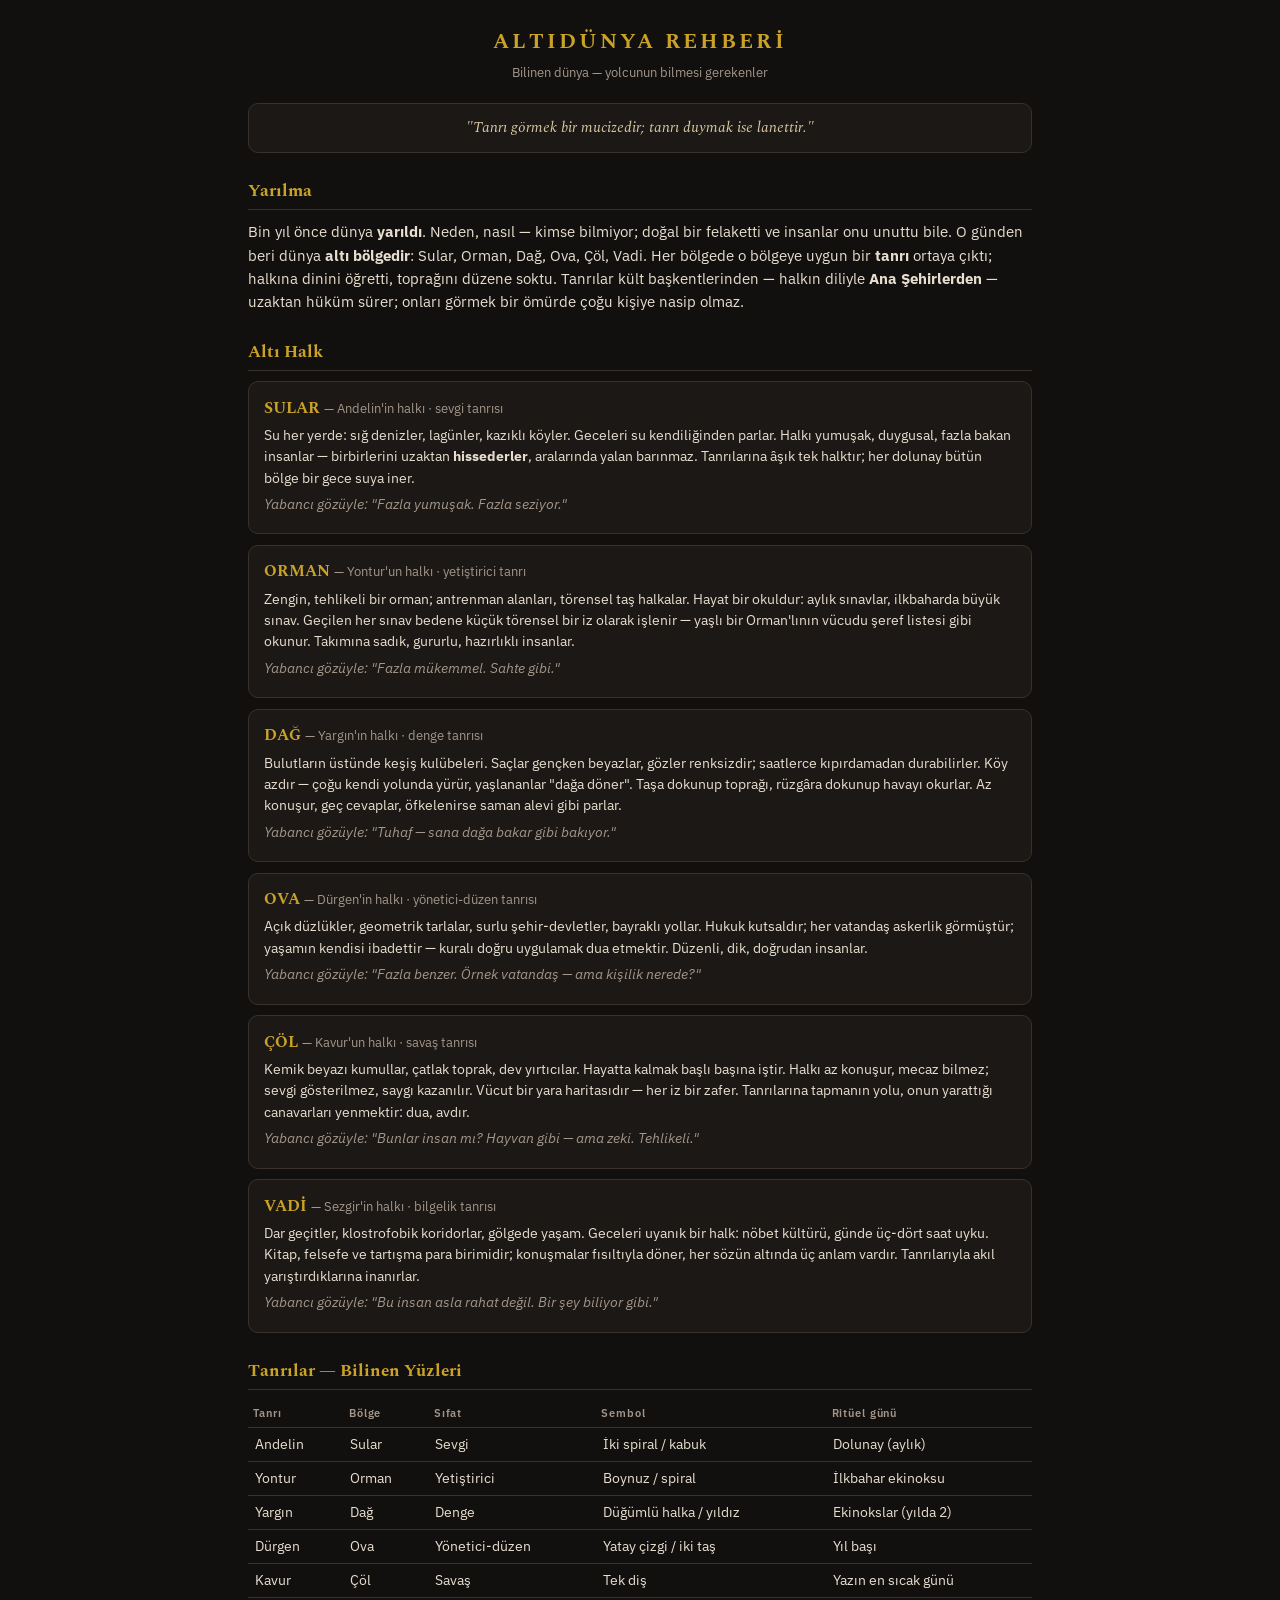
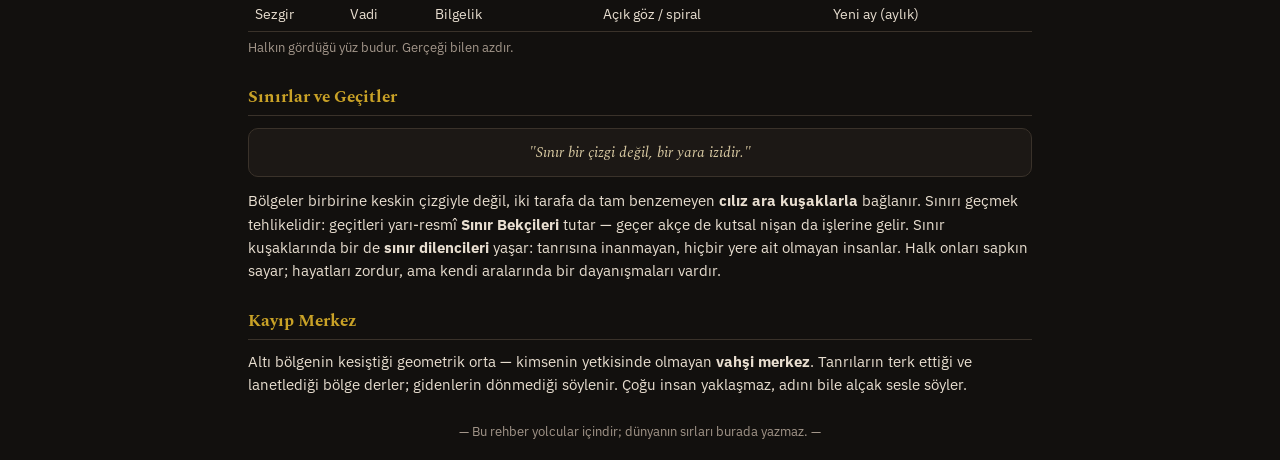
==== dunya.html @ f601cf29 "Harita + Dunya sekmeleri" ====
<!DOCTYPE html>
<html lang="tr">
<head>
<meta charset="UTF-8">
<meta name="viewport" content="width=device-width, initial-scale=1.0">
<title>Altıdünya — Dünya Rehberi</title>
<link rel="preconnect" href="https://fonts.googleapis.com">
<link rel="stylesheet" href="https://fonts.googleapis.com/css2?family=Spectral:wght@400;600;700&family=IBM+Plex+Sans:wght@400;500;600&display=swap">
<style>
  *{box-sizing:border-box;margin:0}
  body{background:#12100e;color:#e8ded0;font-family:'IBM Plex Sans',system-ui,sans-serif;
    font-size:15px;line-height:1.55;padding:1.2em;max-width:820px;margin:0 auto}
  h1{font-family:'Spectral',serif;color:#c9a227;letter-spacing:.15em;font-size:1.4em;text-align:center;margin:.4em 0 .2em}
  .alt{text-align:center;color:#a3968a;font-size:.85em;margin-bottom:1.6em}
  h2{font-family:'Spectral',serif;color:#c9a227;font-size:1.1em;margin:1.6em 0 .6em;border-bottom:1px solid #3a322a;padding-bottom:.3em}
  .vecize{font-family:'Spectral',serif;font-style:italic;text-align:center;color:#d8c9a2;
    border:1px solid #3a322a;border-radius:10px;padding:.8em 1em;margin:.8em 0;background:#1c1815}
  .kart{background:#1c1815;border:1px solid #3a322a;border-radius:10px;padding:.9em 1em;margin-bottom:.7em}
  .kart b.ad{font-family:'Spectral',serif;color:#c9a227;font-size:1.05em}
  .kart .tanri{color:#a3968a;font-size:.85em}
  .kart p{margin:.35em 0;font-size:.92em}
  .yabanci{color:#a3968a;font-style:italic;font-size:.85em}
  table{width:100%;border-collapse:collapse;font-size:.9em}
  th,td{padding:.45em .5em;border-bottom:1px solid #3a322a;text-align:left}
  th{color:#a3968a;font-weight:600;font-size:.8em;letter-spacing:.08em}
  .not{color:#a3968a;font-size:.85em}
</style>
</head>
<body>
  <h1>ALTIDÜNYA REHBERİ</h1>
  <p class="alt">Bilinen dünya — yolcunun bilmesi gerekenler</p>

  <div class="vecize">"Tanrı görmek bir mucizedir; tanrı duymak ise lanettir."</div>

  <h2>Yarılma</h2>
  <p>Bin yıl önce dünya <b>yarıldı</b>. Neden, nasıl — kimse bilmiyor; doğal bir felaketti ve insanlar
  onu unuttu bile. O günden beri dünya <b>altı bölgedir</b>: Sular, Orman, Dağ, Ova, Çöl, Vadi.
  Her bölgede o bölgeye uygun bir <b>tanrı</b> ortaya çıktı; halkına dinini öğretti, toprağını düzene soktu.
  Tanrılar kült başkentlerinden — halkın diliyle <b>Ana Şehirlerden</b> — uzaktan hüküm sürer;
  onları görmek bir ömürde çoğu kişiye nasip olmaz.</p>

  <h2>Altı Halk</h2>
  <div class="kart"><b class="ad">SULAR</b> <span class="tanri">— Andelin'in halkı · sevgi tanrısı</span>
    <p>Su her yerde: sığ denizler, lagünler, kazıklı köyler. Geceleri su kendiliğinden parlar.
    Halkı yumuşak, duygusal, fazla bakan insanlar — birbirlerini uzaktan <b>hissederler</b>, aralarında
    yalan barınmaz. Tanrılarına âşık tek halktır; her dolunay bütün bölge bir gece suya iner.</p>
    <p class="yabanci">Yabancı gözüyle: "Fazla yumuşak. Fazla seziyor."</p></div>
  <div class="kart"><b class="ad">ORMAN</b> <span class="tanri">— Yontur'un halkı · yetiştirici tanrı</span>
    <p>Zengin, tehlikeli bir orman; antrenman alanları, törensel taş halkalar. Hayat bir okuldur:
    aylık sınavlar, ilkbaharda büyük sınav. Geçilen her sınav bedene küçük törensel bir iz olarak işlenir —
    yaşlı bir Orman'lının vücudu şeref listesi gibi okunur. Takımına sadık, gururlu, hazırlıklı insanlar.</p>
    <p class="yabanci">Yabancı gözüyle: "Fazla mükemmel. Sahte gibi."</p></div>
  <div class="kart"><b class="ad">DAĞ</b> <span class="tanri">— Yargın'ın halkı · denge tanrısı</span>
    <p>Bulutların üstünde keşiş kulübeleri. Saçlar gençken beyazlar, gözler renksizdir; saatlerce
    kıpırdamadan durabilirler. Köy azdır — çoğu kendi yolunda yürür, yaşlananlar "dağa döner".
    Taşa dokunup toprağı, rüzgâra dokunup havayı okurlar. Az konuşur, geç cevaplar, öfkelenirse saman alevi gibi parlar.</p>
    <p class="yabanci">Yabancı gözüyle: "Tuhaf — sana dağa bakar gibi bakıyor."</p></div>
  <div class="kart"><b class="ad">OVA</b> <span class="tanri">— Dürgen'in halkı · yönetici-düzen tanrısı</span>
    <p>Açık düzlükler, geometrik tarlalar, surlu şehir-devletler, bayraklı yollar. Hukuk kutsaldır;
    her vatandaş askerlik görmüştür; yaşamın kendisi ibadettir — kuralı doğru uygulamak dua etmektir.
    Düzenli, dik, doğrudan insanlar.</p>
    <p class="yabanci">Yabancı gözüyle: "Fazla benzer. Örnek vatandaş — ama kişilik nerede?"</p></div>
  <div class="kart"><b class="ad">ÇÖL</b> <span class="tanri">— Kavur'un halkı · savaş tanrısı</span>
    <p>Kemik beyazı kumullar, çatlak toprak, dev yırtıcılar. Hayatta kalmak başlı başına iştir.
    Halkı az konuşur, mecaz bilmez; sevgi gösterilmez, saygı kazanılır. Vücut bir yara haritasıdır —
    her iz bir zafer. Tanrılarına tapmanın yolu, onun yarattığı canavarları yenmektir: dua, avdır.</p>
    <p class="yabanci">Yabancı gözüyle: "Bunlar insan mı? Hayvan gibi — ama zeki. Tehlikeli."</p></div>
  <div class="kart"><b class="ad">VADİ</b> <span class="tanri">— Sezgir'in halkı · bilgelik tanrısı</span>
    <p>Dar geçitler, klostrofobik koridorlar, gölgede yaşam. Geceleri uyanık bir halk: nöbet kültürü,
    günde üç-dört saat uyku. Kitap, felsefe ve tartışma para birimidir; konuşmalar fısıltıyla döner,
    her sözün altında üç anlam vardır. Tanrılarıyla akıl yarıştırdıklarına inanırlar.</p>
    <p class="yabanci">Yabancı gözüyle: "Bu insan asla rahat değil. Bir şey biliyor gibi."</p></div>

  <h2>Tanrılar — Bilinen Yüzleri</h2>
  <table>
    <tr><th>Tanrı</th><th>Bölge</th><th>Sıfat</th><th>Sembol</th><th>Ritüel günü</th></tr>
    <tr><td>Andelin</td><td>Sular</td><td>Sevgi</td><td>İki spiral / kabuk</td><td>Dolunay (aylık)</td></tr>
    <tr><td>Yontur</td><td>Orman</td><td>Yetiştirici</td><td>Boynuz / spiral</td><td>İlkbahar ekinoksu</td></tr>
    <tr><td>Yargın</td><td>Dağ</td><td>Denge</td><td>Düğümlü halka / yıldız</td><td>Ekinokslar (yılda 2)</td></tr>
    <tr><td>Dürgen</td><td>Ova</td><td>Yönetici-düzen</td><td>Yatay çizgi / iki taş</td><td>Yıl başı</td></tr>
    <tr><td>Kavur</td><td>Çöl</td><td>Savaş</td><td>Tek diş</td><td>Yazın en sıcak günü</td></tr>
    <tr><td>Sezgir</td><td>Vadi</td><td>Bilgelik</td><td>Açık göz / spiral</td><td>Yeni ay (aylık)</td></tr>
  </table>
  <p class="not" style="margin-top:.5em">Halkın gördüğü yüz budur. Gerçeği bilen azdır.</p>

  <h2>Sınırlar ve Geçitler</h2>
  <div class="vecize">"Sınır bir çizgi değil, bir yara izidir."</div>
  <p>Bölgeler birbirine keskin çizgiyle değil, iki tarafa da tam benzemeyen <b>cılız ara kuşaklarla</b>
  bağlanır. Sınırı geçmek tehlikelidir: geçitleri yarı-resmî <b>Sınır Bekçileri</b> tutar — geçer akçe de
  kutsal nişan da işlerine gelir. Sınır kuşaklarında bir de <b>sınır dilencileri</b> yaşar: tanrısına
  inanmayan, hiçbir yere ait olmayan insanlar. Halk onları sapkın sayar; hayatları zordur, ama kendi
  aralarında bir dayanışmaları vardır.</p>

  <h2>Kayıp Merkez</h2>
  <p>Altı bölgenin kesiştiği geometrik orta — kimsenin yetkisinde olmayan <b>vahşi merkez</b>.
  Tanrıların terk ettiği ve lanetlediği bölge derler; gidenlerin dönmediği söylenir. Çoğu insan
  yaklaşmaz, adını bile alçak sesle söyler.</p>

  <p class="not" style="margin-top:2em;text-align:center">— Bu rehber yolcular içindir; dünyanın sırları burada yazmaz. —</p>
</body>
</html>
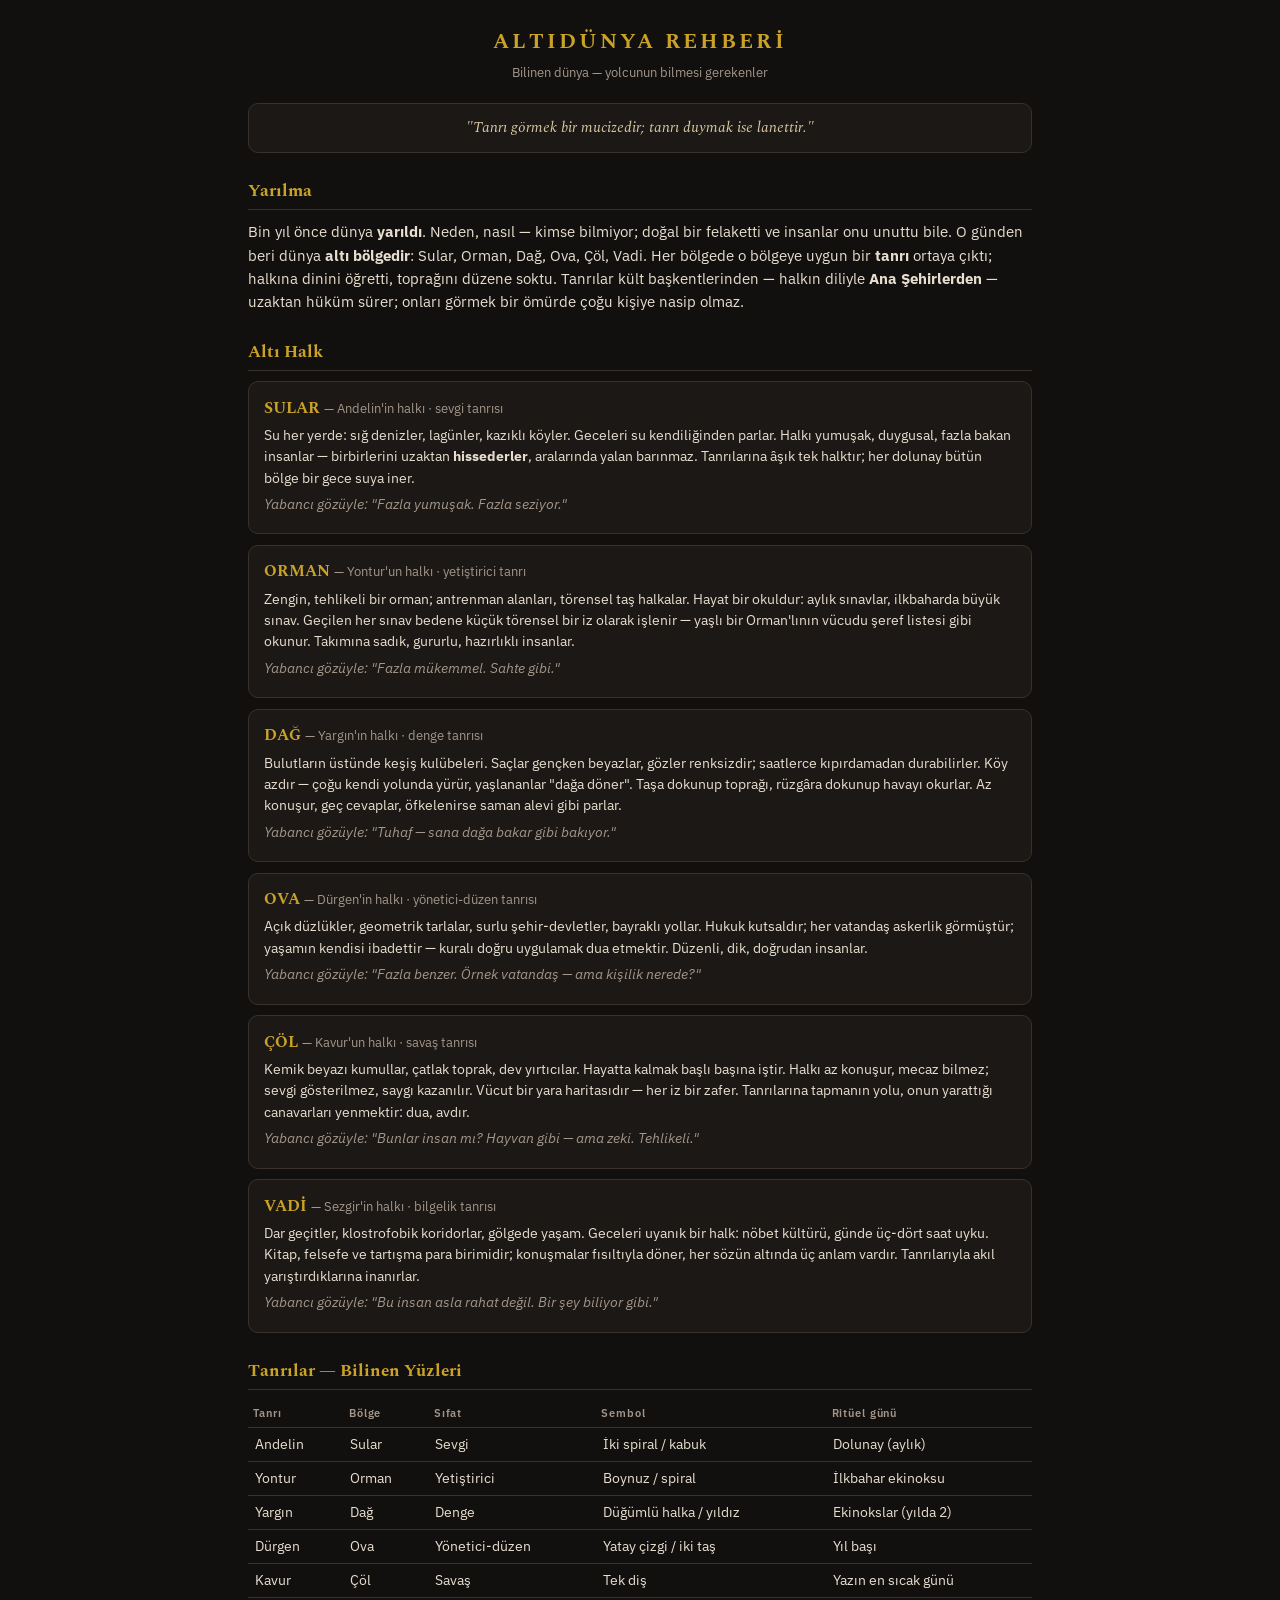
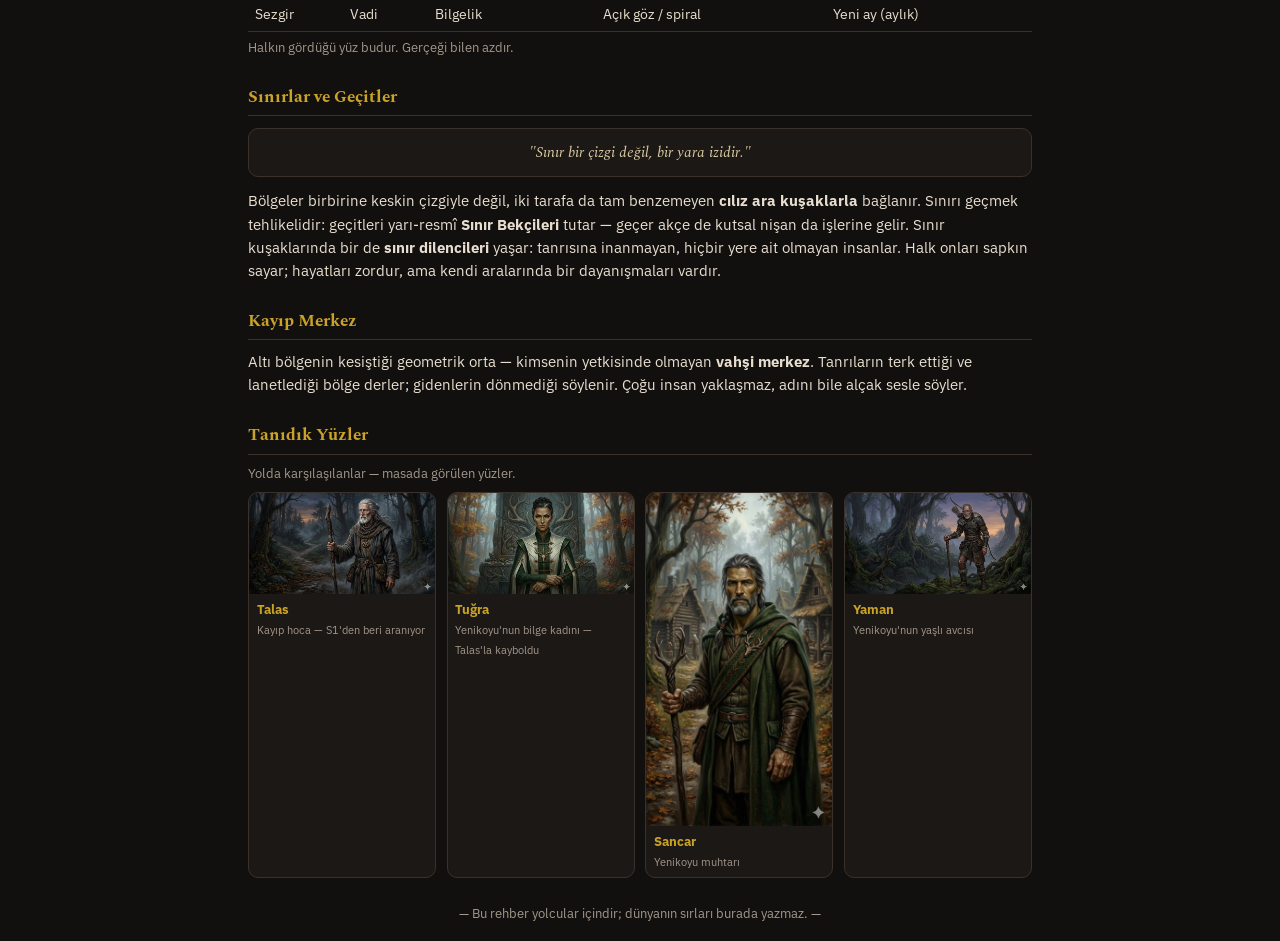
==== commit c2e32bf0: "Tanidik Yuzler galerisi" ====
--- a/dunya.html
+++ b/dunya.html
@@ -96,6 +96,23 @@
   Tanrıların terk ettiği ve lanetlediği bölge derler; gidenlerin dönmediği söylenir. Çoğu insan
   yaklaşmaz, adını bile alçak sesle söyler.</p>
 
+  <h2>Tanıdık Yüzler</h2>
+  <p class="not" style="margin-bottom:.6em">Yolda karşılaşılanlar — masada görülen yüzler.</p>
+  <div style="display:grid;grid-template-columns:repeat(auto-fit,minmax(150px,1fr));gap:.7em">
+    <figure style="margin:0;background:#1c1815;border:1px solid #3a322a;border-radius:10px;overflow:hidden">
+      <img src="yuzler/talas.jpg" alt="Talas" style="width:100%;display:block">
+      <figcaption style="padding:.45em .6em;font-size:.85em"><b style="color:#c9a227">Talas</b><br><span class="not">Kayıp hoca — S1'den beri aranıyor</span></figcaption></figure>
+    <figure style="margin:0;background:#1c1815;border:1px solid #3a322a;border-radius:10px;overflow:hidden">
+      <img src="yuzler/tugra.jpg" alt="Tuğra" style="width:100%;display:block">
+      <figcaption style="padding:.45em .6em;font-size:.85em"><b style="color:#c9a227">Tuğra</b><br><span class="not">Yenikoyu'nun bilge kadını — Talas'la kayboldu</span></figcaption></figure>
+    <figure style="margin:0;background:#1c1815;border:1px solid #3a322a;border-radius:10px;overflow:hidden">
+      <img src="yuzler/sancar.jpg" alt="Sancar" style="width:100%;display:block">
+      <figcaption style="padding:.45em .6em;font-size:.85em"><b style="color:#c9a227">Sancar</b><br><span class="not">Yenikoyu muhtarı</span></figcaption></figure>
+    <figure style="margin:0;background:#1c1815;border:1px solid #3a322a;border-radius:10px;overflow:hidden">
+      <img src="yuzler/yaman.jpg" alt="Yaman" style="width:100%;display:block">
+      <figcaption style="padding:.45em .6em;font-size:.85em"><b style="color:#c9a227">Yaman</b><br><span class="not">Yenikoyu'nun yaşlı avcısı</span></figcaption></figure>
+  </div>
+
   <p class="not" style="margin-top:2em;text-align:center">— Bu rehber yolcular içindir; dünyanın sırları burada yazmaz. —</p>
 </body>
 </html>
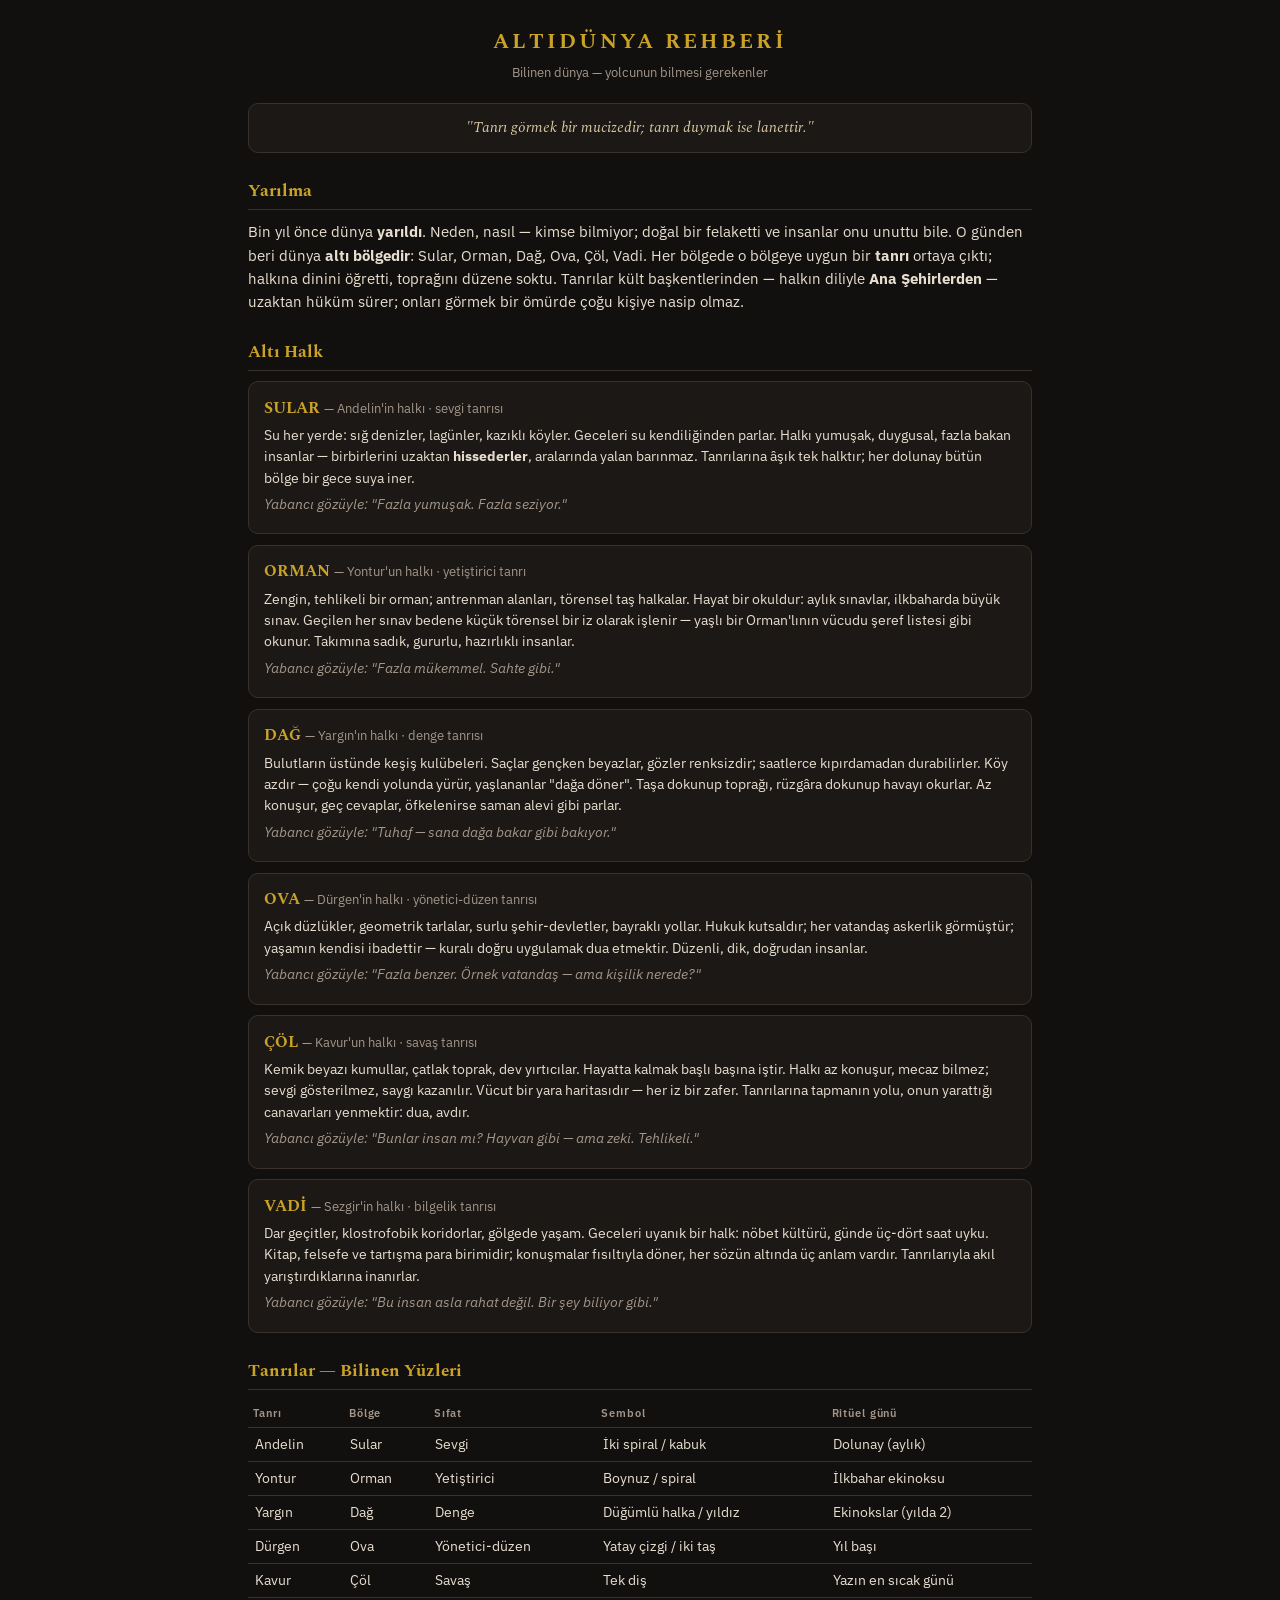
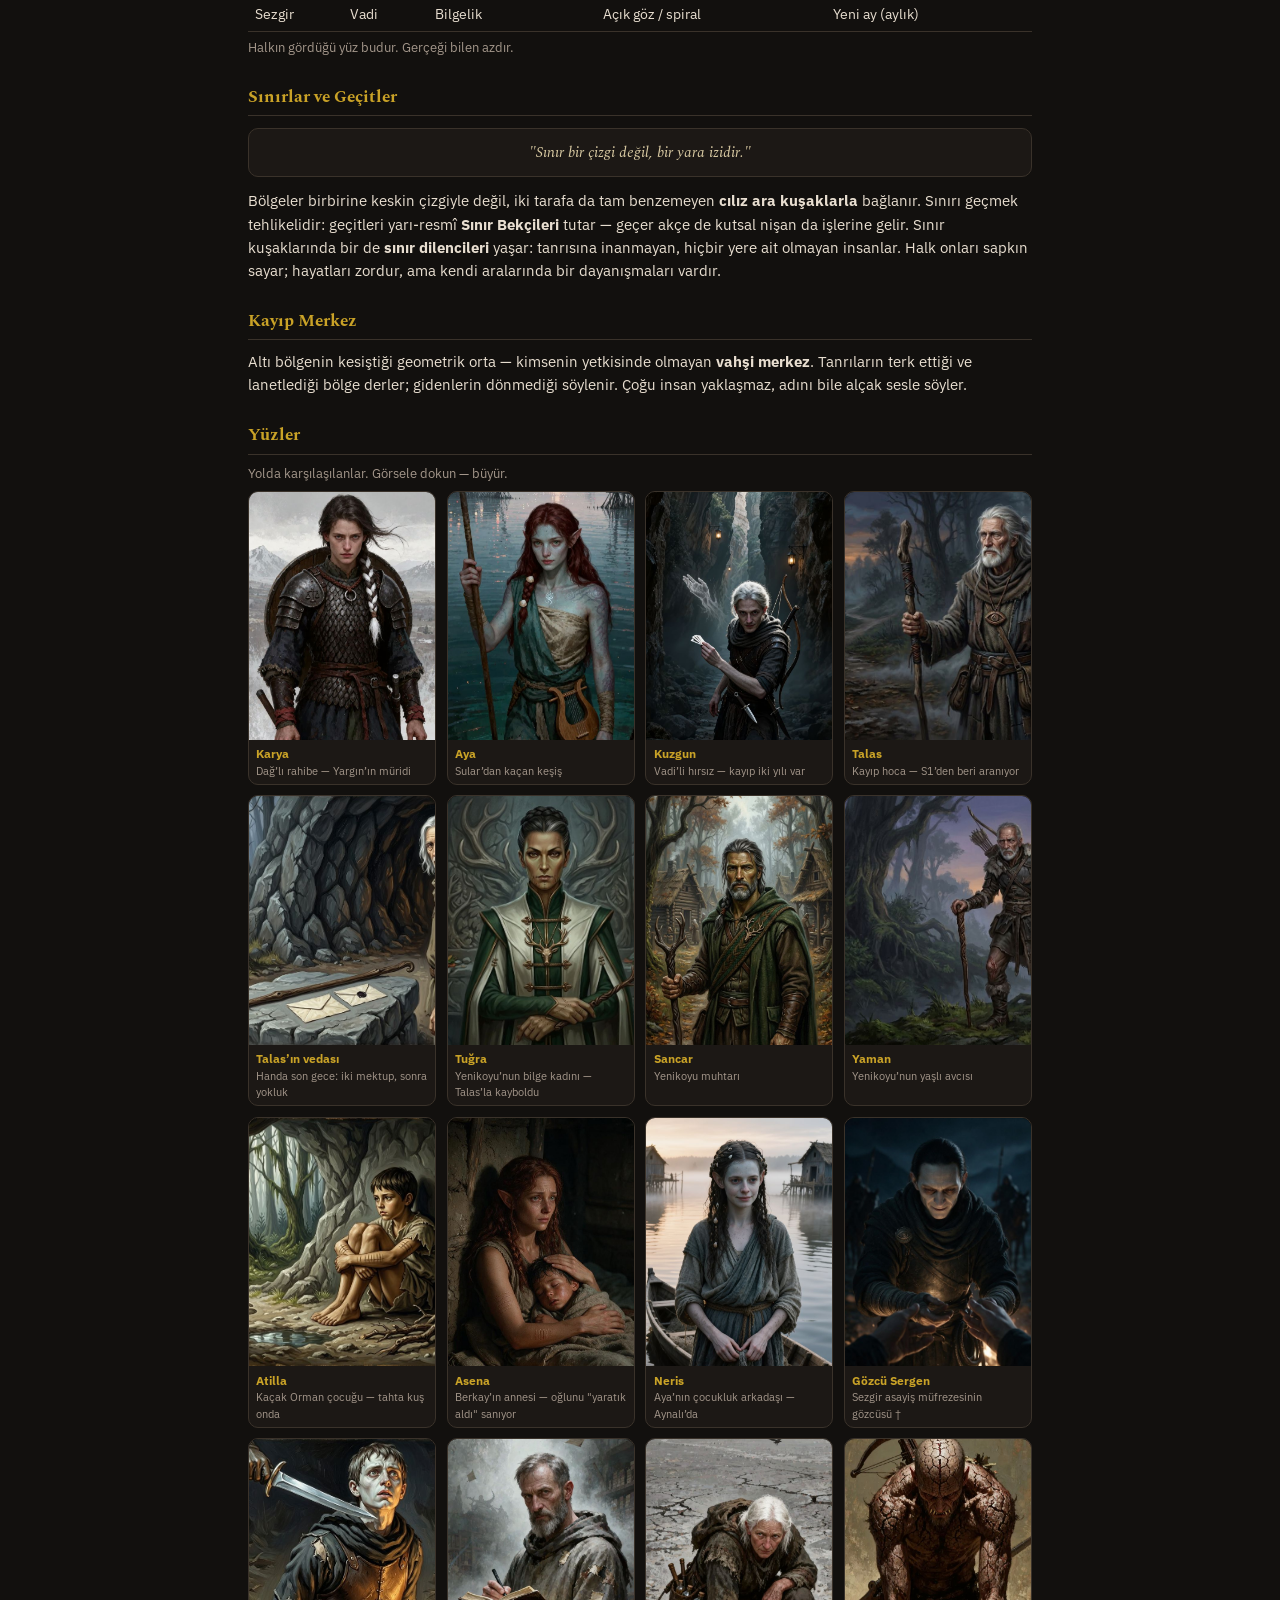
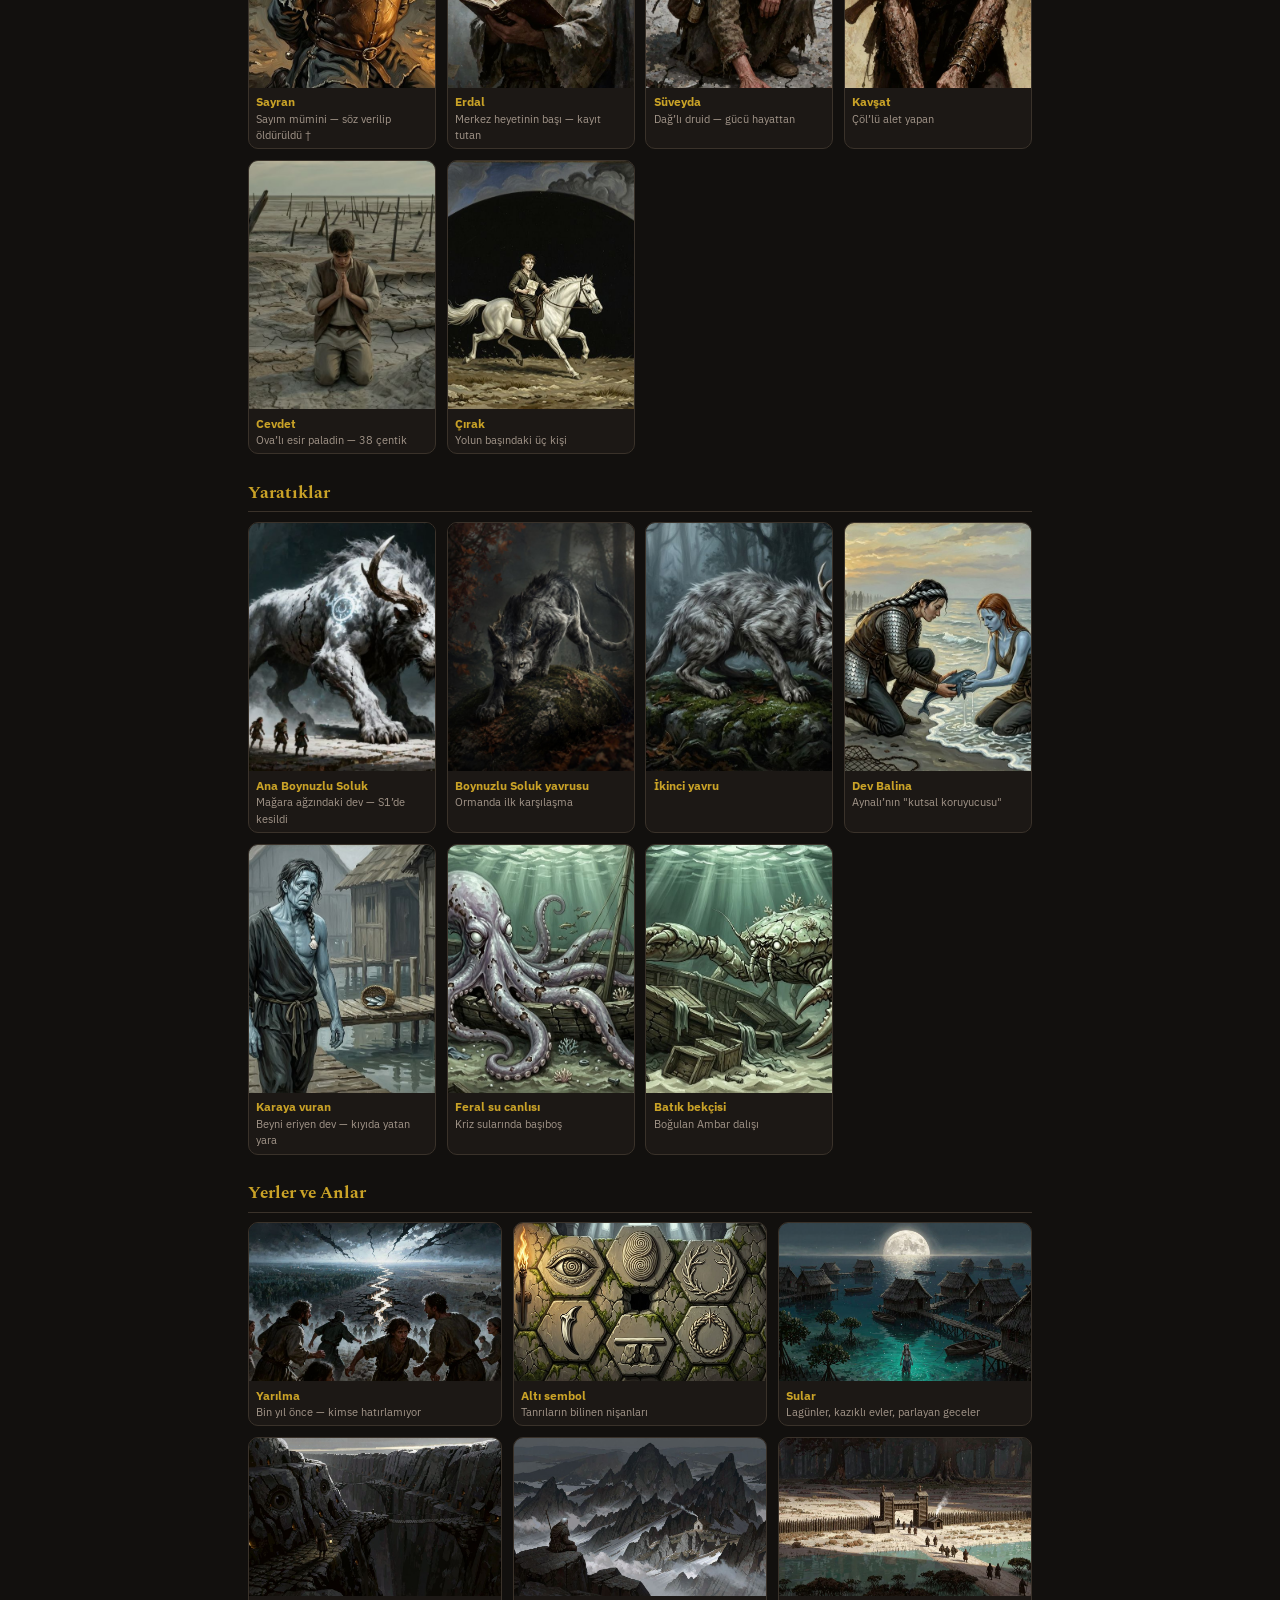
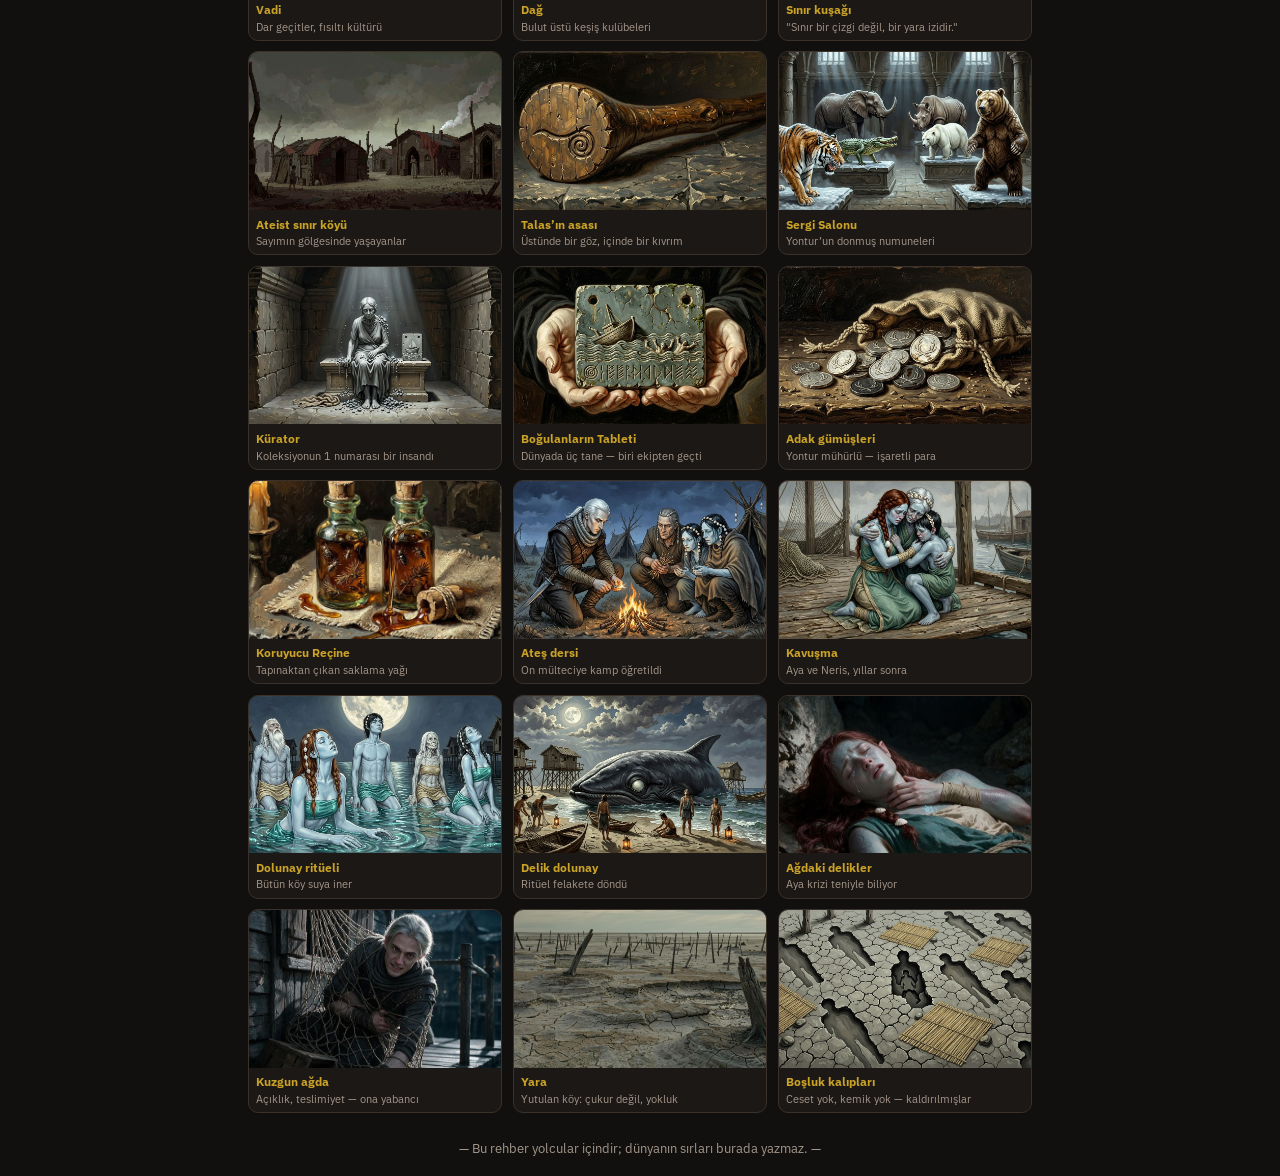
==== commit 1f317692: "Gorsel albumu" ====
--- a/dunya.html
+++ b/dunya.html
@@ -24,6 +24,22 @@
   th,td{padding:.45em .5em;border-bottom:1px solid #3a322a;text-align:left}
   th{color:#a3968a;font-weight:600;font-size:.8em;letter-spacing:.08em}
   .not{color:#a3968a;font-size:.85em}
+  /* Galeri */
+  .g-izgara{display:grid;grid-template-columns:repeat(auto-fill,minmax(150px,1fr));gap:.7em;margin-bottom:1.2em}
+  .g-izgara.g-genis{grid-template-columns:repeat(auto-fill,minmax(215px,1fr))}
+  .g-kart{margin:0;background:#1c1815;border:1px solid #3a322a;border-radius:10px;overflow:hidden;
+          cursor:zoom-in;transition:transform .15s,border-color .15s}
+  .g-kart:hover{transform:translateY(-2px);border-color:#8a7434}
+  .g-kart img{width:100%;aspect-ratio:3/4;object-fit:cover;object-position:center 22%;display:block;background:#0f0d0b}
+  .g-genis .g-kart img{aspect-ratio:16/10;object-position:center}
+  .g-kart figcaption{padding:.45em .6em;font-size:.82em;line-height:1.35}
+  .g-kart figcaption b{color:#c9a227;display:block}
+  .g-alt{color:#a3968a;font-size:.92em}
+  #buyutec{display:none;position:fixed;inset:0;background:rgba(6,5,4,.94);z-index:100;
+           align-items:center;justify-content:center;flex-direction:column;padding:1.5em;cursor:zoom-out}
+  #buyutec img{max-width:100%;max-height:82vh;border-radius:8px;box-shadow:0 12px 40px rgba(0,0,0,.7)}
+  #buyutec-yazi{color:#e8ded0;margin-top:.8em;text-align:center;font-family:'Spectral',serif;font-size:1.05em}
+  #buyutec-yazi span{display:block;color:#a3968a;font-size:.85em;font-family:'IBM Plex Sans',sans-serif;margin-top:.2em}
 </style>
 </head>
 <body>
@@ -96,23 +112,80 @@
   Tanrıların terk ettiği ve lanetlediği bölge derler; gidenlerin dönmediği söylenir. Çoğu insan
   yaklaşmaz, adını bile alçak sesle söyler.</p>
 
-  <h2>Tanıdık Yüzler</h2>
-  <p class="not" style="margin-bottom:.6em">Yolda karşılaşılanlar — masada görülen yüzler.</p>
-  <div style="display:grid;grid-template-columns:repeat(auto-fit,minmax(150px,1fr));gap:.7em">
-    <figure style="margin:0;background:#1c1815;border:1px solid #3a322a;border-radius:10px;overflow:hidden">
-      <img src="yuzler/talas.jpg" alt="Talas" style="width:100%;display:block">
-      <figcaption style="padding:.45em .6em;font-size:.85em"><b style="color:#c9a227">Talas</b><br><span class="not">Kayıp hoca — S1'den beri aranıyor</span></figcaption></figure>
-    <figure style="margin:0;background:#1c1815;border:1px solid #3a322a;border-radius:10px;overflow:hidden">
-      <img src="yuzler/tugra.jpg" alt="Tuğra" style="width:100%;display:block">
-      <figcaption style="padding:.45em .6em;font-size:.85em"><b style="color:#c9a227">Tuğra</b><br><span class="not">Yenikoyu'nun bilge kadını — Talas'la kayboldu</span></figcaption></figure>
-    <figure style="margin:0;background:#1c1815;border:1px solid #3a322a;border-radius:10px;overflow:hidden">
-      <img src="yuzler/sancar.jpg" alt="Sancar" style="width:100%;display:block">
-      <figcaption style="padding:.45em .6em;font-size:.85em"><b style="color:#c9a227">Sancar</b><br><span class="not">Yenikoyu muhtarı</span></figcaption></figure>
-    <figure style="margin:0;background:#1c1815;border:1px solid #3a322a;border-radius:10px;overflow:hidden">
-      <img src="yuzler/yaman.jpg" alt="Yaman" style="width:100%;display:block">
-      <figcaption style="padding:.45em .6em;font-size:.85em"><b style="color:#c9a227">Yaman</b><br><span class="not">Yenikoyu'nun yaşlı avcısı</span></figcaption></figure>
+  <h2>Yüzler</h2>
+  <p class="not" style="margin-bottom:.5em">Yolda karşılaşılanlar. Görsele dokun — büyür.</p>
+  <div class="g-izgara">
+    <figure class="g-kart" onclick="buyut('karya')"><img src="gorseller/karya.jpg" alt="Karya" loading="lazy"><figcaption><b>Karya</b><span class="g-alt">Dağ’lı rahibe — Yargın’ın müridi</span></figcaption></figure>
+    <figure class="g-kart" onclick="buyut('aya')"><img src="gorseller/aya.jpg" alt="Aya" loading="lazy"><figcaption><b>Aya</b><span class="g-alt">Sular’dan kaçan keşiş</span></figcaption></figure>
+    <figure class="g-kart" onclick="buyut('kuzgun')"><img src="gorseller/kuzgun.jpg" alt="Kuzgun" loading="lazy"><figcaption><b>Kuzgun</b><span class="g-alt">Vadi’li hırsız — kayıp iki yılı var</span></figcaption></figure>
+    <figure class="g-kart" onclick="buyut('talas')"><img src="gorseller/talas.jpg" alt="Talas" loading="lazy"><figcaption><b>Talas</b><span class="g-alt">Kayıp hoca — S1’den beri aranıyor</span></figcaption></figure>
+    <figure class="g-kart" onclick="buyut('talas_veda')"><img src="gorseller/talas_veda.jpg" alt="Talas’ın vedası" loading="lazy"><figcaption><b>Talas’ın vedası</b><span class="g-alt">Handa son gece: iki mektup, sonra yokluk</span></figcaption></figure>
+    <figure class="g-kart" onclick="buyut('tugra')"><img src="gorseller/tugra.jpg" alt="Tuğra" loading="lazy"><figcaption><b>Tuğra</b><span class="g-alt">Yenikoyu’nun bilge kadını — Talas’la kayboldu</span></figcaption></figure>
+    <figure class="g-kart" onclick="buyut('sancar')"><img src="gorseller/sancar.jpg" alt="Sancar" loading="lazy"><figcaption><b>Sancar</b><span class="g-alt">Yenikoyu muhtarı</span></figcaption></figure>
+    <figure class="g-kart" onclick="buyut('yaman')"><img src="gorseller/yaman.jpg" alt="Yaman" loading="lazy"><figcaption><b>Yaman</b><span class="g-alt">Yenikoyu’nun yaşlı avcısı</span></figcaption></figure>
+    <figure class="g-kart" onclick="buyut('atilla')"><img src="gorseller/atilla.jpg" alt="Atilla" loading="lazy"><figcaption><b>Atilla</b><span class="g-alt">Kaçak Orman çocuğu — tahta kuş onda</span></figcaption></figure>
+    <figure class="g-kart" onclick="buyut('asena')"><img src="gorseller/asena.jpg" alt="Asena" loading="lazy"><figcaption><b>Asena</b><span class="g-alt">Berkay’ın annesi — oğlunu "yaratık aldı" sanıyor</span></figcaption></figure>
+    <figure class="g-kart" onclick="buyut('neris')"><img src="gorseller/neris.jpg" alt="Neris" loading="lazy"><figcaption><b>Neris</b><span class="g-alt">Aya’nın çocukluk arkadaşı — Aynalı’da</span></figcaption></figure>
+    <figure class="g-kart" onclick="buyut('sergen')"><img src="gorseller/sergen.jpg" alt="Gözcü Sergen" loading="lazy"><figcaption><b>Gözcü Sergen</b><span class="g-alt">Sezgir asayiş müfrezesinin gözcüsü †</span></figcaption></figure>
+    <figure class="g-kart" onclick="buyut('sayran')"><img src="gorseller/sayran.jpg" alt="Sayran" loading="lazy"><figcaption><b>Sayran</b><span class="g-alt">Sayım mümini — söz verilip öldürüldü †</span></figcaption></figure>
+    <figure class="g-kart" onclick="buyut('erdal')"><img src="gorseller/erdal.jpg" alt="Erdal" loading="lazy"><figcaption><b>Erdal</b><span class="g-alt">Merkez heyetinin başı — kayıt tutan</span></figcaption></figure>
+    <figure class="g-kart" onclick="buyut('suveyda')"><img src="gorseller/suveyda.jpg" alt="Süveyda" loading="lazy"><figcaption><b>Süveyda</b><span class="g-alt">Dağ’lı druid — gücü hayattan</span></figcaption></figure>
+    <figure class="g-kart" onclick="buyut('kavsat')"><img src="gorseller/kavsat.jpg" alt="Kavşat" loading="lazy"><figcaption><b>Kavşat</b><span class="g-alt">Çöl’lü alet yapan</span></figcaption></figure>
+    <figure class="g-kart" onclick="buyut('cevdet')"><img src="gorseller/cevdet.jpg" alt="Cevdet" loading="lazy"><figcaption><b>Cevdet</b><span class="g-alt">Ova’lı esir paladin — 38 çentik</span></figcaption></figure>
+    <figure class="g-kart" onclick="buyut('cirak')"><img src="gorseller/cirak.jpg" alt="Çırak" loading="lazy"><figcaption><b>Çırak</b><span class="g-alt">Yolun başındaki üç kişi</span></figcaption></figure>
+  </div>
+
+  <h2>Yaratıklar</h2>
+  <div class="g-izgara">
+    <figure class="g-kart" onclick="buyut('ana')"><img src="gorseller/ana.jpg" alt="Ana Boynuzlu Soluk" loading="lazy"><figcaption><b>Ana Boynuzlu Soluk</b><span class="g-alt">Mağara ağzındaki dev — S1’de kesildi</span></figcaption></figure>
+    <figure class="g-kart" onclick="buyut('yavru1')"><img src="gorseller/yavru1.jpg" alt="Boynuzlu Soluk yavrusu" loading="lazy"><figcaption><b>Boynuzlu Soluk yavrusu</b><span class="g-alt">Ormanda ilk karşılaşma</span></figcaption></figure>
+    <figure class="g-kart" onclick="buyut('yavru2')"><img src="gorseller/yavru2.jpg" alt="İkinci yavru" loading="lazy"><figcaption><b>İkinci yavru</b></figcaption></figure>
+    <figure class="g-kart" onclick="buyut('dev')"><img src="gorseller/dev.jpg" alt="Dev Balina" loading="lazy"><figcaption><b>Dev Balina</b><span class="g-alt">Aynalı’nın "kutsal koruyucusu"</span></figcaption></figure>
+    <figure class="g-kart" onclick="buyut('zombi')"><img src="gorseller/zombi.jpg" alt="Karaya vuran" loading="lazy"><figcaption><b>Karaya vuran</b><span class="g-alt">Beyni eriyen dev — kıyıda yatan yara</span></figcaption></figure>
+    <figure class="g-kart" onclick="buyut('bekci1')"><img src="gorseller/bekci1.jpg" alt="Feral su canlısı" loading="lazy"><figcaption><b>Feral su canlısı</b><span class="g-alt">Kriz sularında başıboş</span></figcaption></figure>
+    <figure class="g-kart" onclick="buyut('bekci2')"><img src="gorseller/bekci2.jpg" alt="Batık bekçisi" loading="lazy"><figcaption><b>Batık bekçisi</b><span class="g-alt">Boğulan Ambar dalışı</span></figcaption></figure>
+  </div>
+
+  <h2>Yerler ve Anlar</h2>
+  <div class="g-izgara g-genis">
+    <figure class="g-kart" onclick="buyut('yarilma')"><img src="gorseller/yarilma.jpg" alt="Yarılma" loading="lazy"><figcaption><b>Yarılma</b><span class="g-alt">Bin yıl önce — kimse hatırlamıyor</span></figcaption></figure>
+    <figure class="g-kart" onclick="buyut('semboller')"><img src="gorseller/semboller.jpg" alt="Altı sembol" loading="lazy"><figcaption><b>Altı sembol</b><span class="g-alt">Tanrıların bilinen nişanları</span></figcaption></figure>
+    <figure class="g-kart" onclick="buyut('sular')"><img src="gorseller/sular.jpg" alt="Sular" loading="lazy"><figcaption><b>Sular</b><span class="g-alt">Lagünler, kazıklı evler, parlayan geceler</span></figcaption></figure>
+    <figure class="g-kart" onclick="buyut('vadi')"><img src="gorseller/vadi.jpg" alt="Vadi" loading="lazy"><figcaption><b>Vadi</b><span class="g-alt">Dar geçitler, fısıltı kültürü</span></figcaption></figure>
+    <figure class="g-kart" onclick="buyut('dag')"><img src="gorseller/dag.jpg" alt="Dağ" loading="lazy"><figcaption><b>Dağ</b><span class="g-alt">Bulut üstü keşiş kulübeleri</span></figcaption></figure>
+    <figure class="g-kart" onclick="buyut('sinir')"><img src="gorseller/sinir.jpg" alt="Sınır kuşağı" loading="lazy"><figcaption><b>Sınır kuşağı</b><span class="g-alt">"Sınır bir çizgi değil, bir yara izidir."</span></figcaption></figure>
+    <figure class="g-kart" onclick="buyut('ateist_koy')"><img src="gorseller/ateist_koy.jpg" alt="Ateist sınır köyü" loading="lazy"><figcaption><b>Ateist sınır köyü</b><span class="g-alt">Sayımın gölgesinde yaşayanlar</span></figcaption></figure>
+    <figure class="g-kart" onclick="buyut('asa')"><img src="gorseller/asa.jpg" alt="Talas’ın asası" loading="lazy"><figcaption><b>Talas’ın asası</b><span class="g-alt">Üstünde bir göz, içinde bir kıvrım</span></figcaption></figure>
+    <figure class="g-kart" onclick="buyut('galeri')"><img src="gorseller/galeri.jpg" alt="Sergi Salonu" loading="lazy"><figcaption><b>Sergi Salonu</b><span class="g-alt">Yontur’un donmuş numuneleri</span></figcaption></figure>
+    <figure class="g-kart" onclick="buyut('kurator')"><img src="gorseller/kurator.jpg" alt="Kürator" loading="lazy"><figcaption><b>Kürator</b><span class="g-alt">Koleksiyonun 1 numarası bir insandı</span></figcaption></figure>
+    <figure class="g-kart" onclick="buyut('tablet')"><img src="gorseller/tablet.jpg" alt="Boğulanların Tableti" loading="lazy"><figcaption><b>Boğulanların Tableti</b><span class="g-alt">Dünyada üç tane — biri ekipten geçti</span></figcaption></figure>
+    <figure class="g-kart" onclick="buyut('gumusler')"><img src="gorseller/gumusler.jpg" alt="Adak gümüşleri" loading="lazy"><figcaption><b>Adak gümüşleri</b><span class="g-alt">Yontur mühürlü — işaretli para</span></figcaption></figure>
+    <figure class="g-kart" onclick="buyut('recine')"><img src="gorseller/recine.jpg" alt="Koruyucu Reçine" loading="lazy"><figcaption><b>Koruyucu Reçine</b><span class="g-alt">Tapınaktan çıkan saklama yağı</span></figcaption></figure>
+    <figure class="g-kart" onclick="buyut('ates')"><img src="gorseller/ates.jpg" alt="Ateş dersi" loading="lazy"><figcaption><b>Ateş dersi</b><span class="g-alt">On mülteciye kamp öğretildi</span></figcaption></figure>
+    <figure class="g-kart" onclick="buyut('sarilma')"><img src="gorseller/sarilma.jpg" alt="Kavuşma" loading="lazy"><figcaption><b>Kavuşma</b><span class="g-alt">Aya ve Neris, yıllar sonra</span></figcaption></figure>
+    <figure class="g-kart" onclick="buyut('rituel')"><img src="gorseller/rituel.jpg" alt="Dolunay ritüeli" loading="lazy"><figcaption><b>Dolunay ritüeli</b><span class="g-alt">Bütün köy suya iner</span></figcaption></figure>
+    <figure class="g-kart" onclick="buyut('felaket')"><img src="gorseller/felaket.jpg" alt="Delik dolunay" loading="lazy"><figcaption><b>Delik dolunay</b><span class="g-alt">Ritüel felakete döndü</span></figcaption></figure>
+    <figure class="g-kart" onclick="buyut('aya_kriz')"><img src="gorseller/aya_kriz.jpg" alt="Ağdaki delikler" loading="lazy"><figcaption><b>Ağdaki delikler</b><span class="g-alt">Aya krizi teniyle biliyor</span></figcaption></figure>
+    <figure class="g-kart" onclick="buyut('kuzgun_agda')"><img src="gorseller/kuzgun_agda.jpg" alt="Kuzgun ağda" loading="lazy"><figcaption><b>Kuzgun ağda</b><span class="g-alt">Açıklık, teslimiyet — ona yabancı</span></figcaption></figure>
+    <figure class="g-kart" onclick="buyut('scar')"><img src="gorseller/scar.jpg" alt="Yara" loading="lazy"><figcaption><b>Yara</b><span class="g-alt">Yutulan köy: çukur değil, yokluk</span></figcaption></figure>
+    <figure class="g-kart" onclick="buyut('kaliplar')"><img src="gorseller/kaliplar.jpg" alt="Boşluk kalıpları" loading="lazy"><figcaption><b>Boşluk kalıpları</b><span class="g-alt">Ceset yok, kemik yok — kaldırılmışlar</span></figcaption></figure>
+  </div>
+
+  <div id="buyutec" onclick="this.style.display='none'">
+    <img id="buyutec-img" alt="">
+    <div id="buyutec-yazi"></div>
   </div>
 
   <p class="not" style="margin-top:2em;text-align:center">— Bu rehber yolcular içindir; dünyanın sırları burada yazmaz. —</p>
+<script>
+const GORSEL = {"karya": {"b": "Karya", "a": "Dağ’lı rahibe — Yargın’ın müridi"}, "aya": {"b": "Aya", "a": "Sular’dan kaçan keşiş"}, "kuzgun": {"b": "Kuzgun", "a": "Vadi’li hırsız — kayıp iki yılı var"}, "talas": {"b": "Talas", "a": "Kayıp hoca — S1’den beri aranıyor"}, "talas_veda": {"b": "Talas’ın vedası", "a": "Handa son gece: iki mektup, sonra yokluk"}, "tugra": {"b": "Tuğra", "a": "Yenikoyu’nun bilge kadını — Talas’la kayboldu"}, "sancar": {"b": "Sancar", "a": "Yenikoyu muhtarı"}, "yaman": {"b": "Yaman", "a": "Yenikoyu’nun yaşlı avcısı"}, "atilla": {"b": "Atilla", "a": "Kaçak Orman çocuğu — tahta kuş onda"}, "asena": {"b": "Asena", "a": "Berkay’ın annesi — oğlunu \"yaratık aldı\" sanıyor"}, "neris": {"b": "Neris", "a": "Aya’nın çocukluk arkadaşı — Aynalı’da"}, "sergen": {"b": "Gözcü Sergen", "a": "Sezgir asayiş müfrezesinin gözcüsü †"}, "sayran": {"b": "Sayran", "a": "Sayım mümini — söz verilip öldürüldü †"}, "erdal": {"b": "Erdal", "a": "Merkez heyetinin başı — kayıt tutan"}, "suveyda": {"b": "Süveyda", "a": "Dağ’lı druid — gücü hayattan"}, "kavsat": {"b": "Kavşat", "a": "Çöl’lü alet yapan"}, "cevdet": {"b": "Cevdet", "a": "Ova’lı esir paladin — 38 çentik"}, "cirak": {"b": "Çırak", "a": "Yolun başındaki üç kişi"}, "ana": {"b": "Ana Boynuzlu Soluk", "a": "Mağara ağzındaki dev — S1’de kesildi"}, "yavru1": {"b": "Boynuzlu Soluk yavrusu", "a": "Ormanda ilk karşılaşma"}, "yavru2": {"b": "İkinci yavru", "a": ""}, "dev": {"b": "Dev Balina", "a": "Aynalı’nın \"kutsal koruyucusu\""}, "zombi": {"b": "Karaya vuran", "a": "Beyni eriyen dev — kıyıda yatan yara"}, "bekci1": {"b": "Feral su canlısı", "a": "Kriz sularında başıboş"}, "bekci2": {"b": "Batık bekçisi", "a": "Boğulan Ambar dalışı"}, "yarilma": {"b": "Yarılma", "a": "Bin yıl önce — kimse hatırlamıyor"}, "semboller": {"b": "Altı sembol", "a": "Tanrıların bilinen nişanları"}, "sular": {"b": "Sular", "a": "Lagünler, kazıklı evler, parlayan geceler"}, "vadi": {"b": "Vadi", "a": "Dar geçitler, fısıltı kültürü"}, "dag": {"b": "Dağ", "a": "Bulut üstü keşiş kulübeleri"}, "sinir": {"b": "Sınır kuşağı", "a": "\"Sınır bir çizgi değil, bir yara izidir.\""}, "ateist_koy": {"b": "Ateist sınır köyü", "a": "Sayımın gölgesinde yaşayanlar"}, "asa": {"b": "Talas’ın asası", "a": "Üstünde bir göz, içinde bir kıvrım"}, "galeri": {"b": "Sergi Salonu", "a": "Yontur’un donmuş numuneleri"}, "kurator": {"b": "Kürator", "a": "Koleksiyonun 1 numarası bir insandı"}, "tablet": {"b": "Boğulanların Tableti", "a": "Dünyada üç tane — biri ekipten geçti"}, "gumusler": {"b": "Adak gümüşleri", "a": "Yontur mühürlü — işaretli para"}, "recine": {"b": "Koruyucu Reçine", "a": "Tapınaktan çıkan saklama yağı"}, "ates": {"b": "Ateş dersi", "a": "On mülteciye kamp öğretildi"}, "sarilma": {"b": "Kavuşma", "a": "Aya ve Neris, yıllar sonra"}, "rituel": {"b": "Dolunay ritüeli", "a": "Bütün köy suya iner"}, "felaket": {"b": "Delik dolunay", "a": "Ritüel felakete döndü"}, "aya_kriz": {"b": "Ağdaki delikler", "a": "Aya krizi teniyle biliyor"}, "kuzgun_agda": {"b": "Kuzgun ağda", "a": "Açıklık, teslimiyet — ona yabancı"}, "scar": {"b": "Yara", "a": "Yutulan köy: çukur değil, yokluk"}, "kaliplar": {"b": "Boşluk kalıpları", "a": "Ceset yok, kemik yok — kaldırılmışlar"}};
+function buyut(ad){
+  const k = GORSEL[ad]; if(!k) return;
+  document.getElementById('buyutec-img').src = 'gorseller/' + ad + '.jpg';
+  document.getElementById('buyutec-yazi').innerHTML = '<b>' + k.b + '</b>' + (k.a ? '<span>' + k.a + '</span>' : '');
+  document.getElementById('buyutec').style.display = 'flex';
+}
+document.addEventListener('keydown', e => { if(e.key === 'Escape') document.getElementById('buyutec').style.display = 'none'; });
+</script>
 </body>
 </html>
